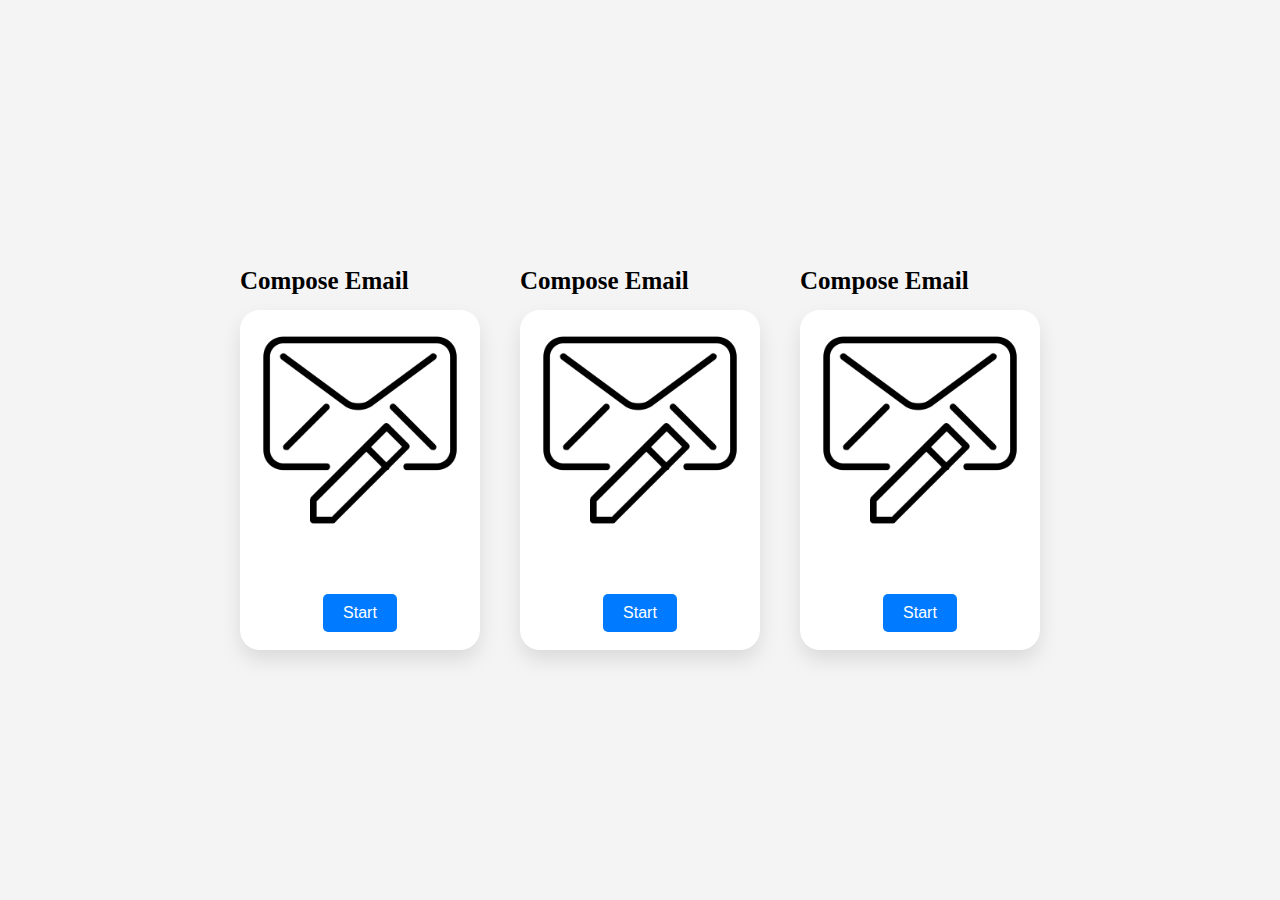
==== templates/index.html @ 8fb5f088 "Styling" ====
<!DOCTYPE html>
<html lang="en">
<head>
<meta charset="UTF-8">
<meta name="viewport" content="width=device-width, initial-scale=1.0">
<link rel="stylesheet" href="/static/style.css">
<title>Email Marketing Tool</title>
</head>
<body>
<div class="option1">
  <div class="row">
    <div class="h1-2">
      <h1 class="h1">Compose Email</h1>
    </div>
    <div class="h1-1">
      <h1 class="h2">Compose Email</h1>
    </div>
    <div class="h1-3">
      <h1 class="h3">Compose Email</h1>
    </div>
  </div>
  <div class="row">
    <div class="container">
      <img class="image" src="/static/compose-mail-2.png" alt="Image">
      <button class="button">Start</button>
    </div>
    <div class="container-2">
      <img class="image" src="/static/compose-mail-2.png" alt="Image">
      <button class="button">Start</button>
    </div>
    <div class="container-3">
      <img class="image" src="/static/compose-mail-2.png" alt="Image">
      <button class="button">Start</button>
    </div>
  </div>
</div>
</body>
</html>
---- static/style.css ----
body {
  font-family: Arial, sans-serif;
  margin: 0;
  padding: 0;
  display: flex;
  justify-content: center;
  align-items: center;
  min-height: 100vh;
  background-color: #f4f4f4;
}

.h1, .h2, .h3 {
  font-family: Georgia, serif;
  font-size: 25px;
  margin-bottom: 15px;
}

.row {
  display: grid;
  grid-template-columns: repeat(3, 1fr);
  grid-gap: 40px;
  align-items: start;
}

.container,
.container-2,
.container-3 {
  width: 200px;
  height: 300px;
  background-color: #fff;
  border-radius: 20px;
  box-shadow: 0 10px 20px rgba(0, 0, 0, 0.1);
  padding: 20px;
  text-align: center;
}

.image {
  max-width: 100%;
  height: auto;
  border-radius: 10px;
}

.button {
  margin-top: 60px;
  padding: 10px 20px;
  background-color: #007bff;
  color: #fff;
  border: none;
  border-radius: 5px;
  font-size: 16px;
  cursor: pointer;
  transition: background-color 0.3s ease;
}

.button:hover {
  background-color: #0056b3;
}
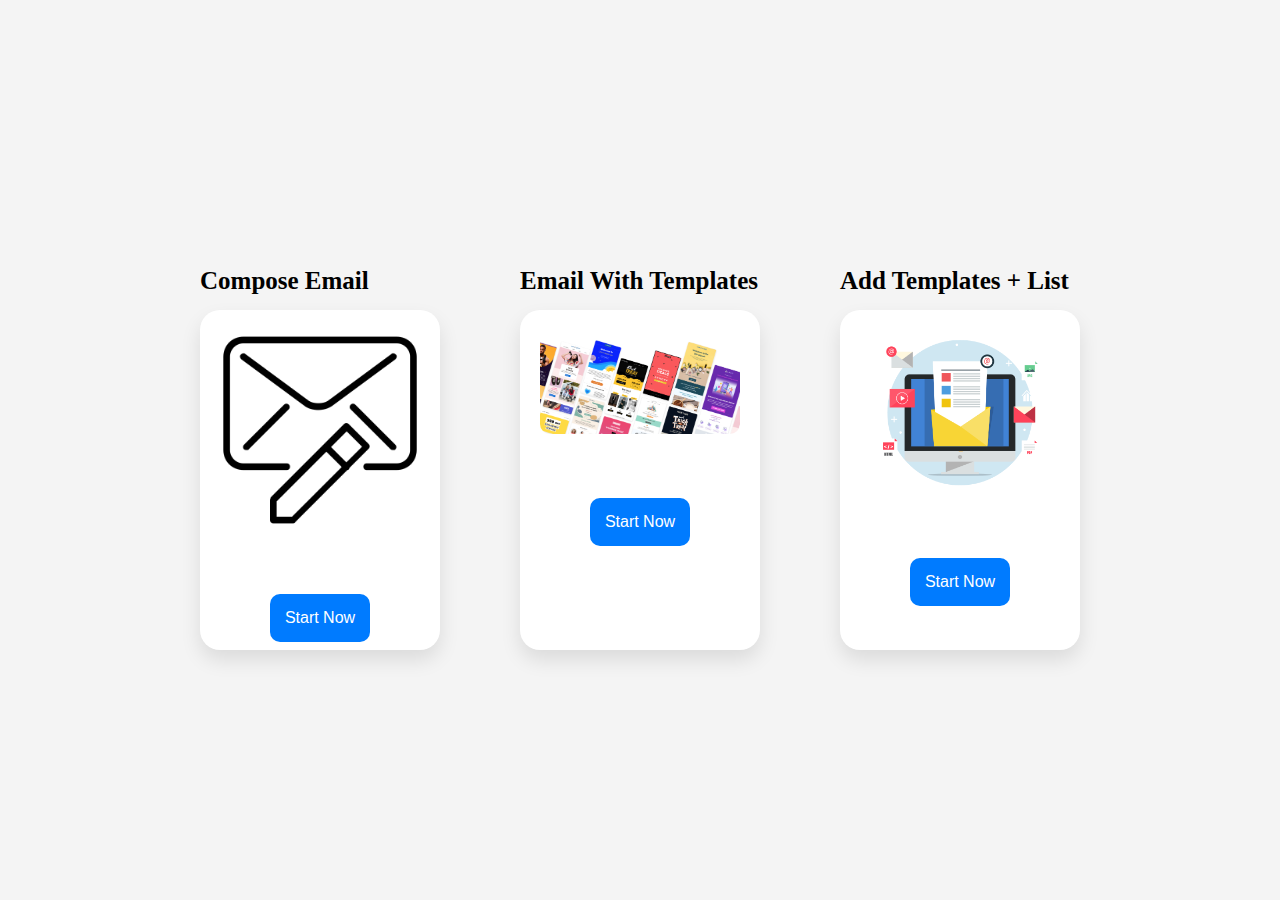
==== commit 693095d2: "Styling" ====
--- a/templates/index.html
+++ b/templates/index.html
@@ -13,24 +13,24 @@
       <h1 class="h1">Compose Email</h1>
     </div>
     <div class="h1-1">
-      <h1 class="h2">Compose Email</h1>
+      <h1 class="h2">Email With Templates</h1>
     </div>
     <div class="h1-3">
-      <h1 class="h3">Compose Email</h1>
+      <h1 class="h3">Add Templates + List</h1>
     </div>
   </div>
   <div class="row">
     <div class="container">
       <img class="image" src="/static/compose-mail-2.png" alt="Image">
-      <button class="button">Start</button>
+      <button class="button">Start Now</button>
     </div>
     <div class="container-2">
-      <img class="image" src="/static/compose-mail-2.png" alt="Image">
-      <button class="button">Start</button>
+      <img class="image" src="/static/templates.png" alt="Image">
+      <button class="button">Start Now</button>
     </div>
     <div class="container-3">
-      <img class="image" src="/static/compose-mail-2.png" alt="Image">
-      <button class="button">Start</button>
+      <img class="image" src="/static/list.png" alt="Image">
+      <button class="button">Start Now</button>
     </div>
   </div>
 </div>
--- a/static/style.css
+++ b/static/style.css
@@ -18,7 +18,7 @@
 .row {
   display: grid;
   grid-template-columns: repeat(3, 1fr);
-  grid-gap: 40px;
+  grid-gap: 80px;
   align-items: start;
 }
 
@@ -42,11 +42,11 @@
 
 .button {
   margin-top: 60px;
-  padding: 10px 20px;
+  padding: 15px 15px;
   background-color: #007bff;
   color: #fff;
   border: none;
-  border-radius: 5px;
+  border-radius: 10px;
   font-size: 16px;
   cursor: pointer;
   transition: background-color 0.3s ease;
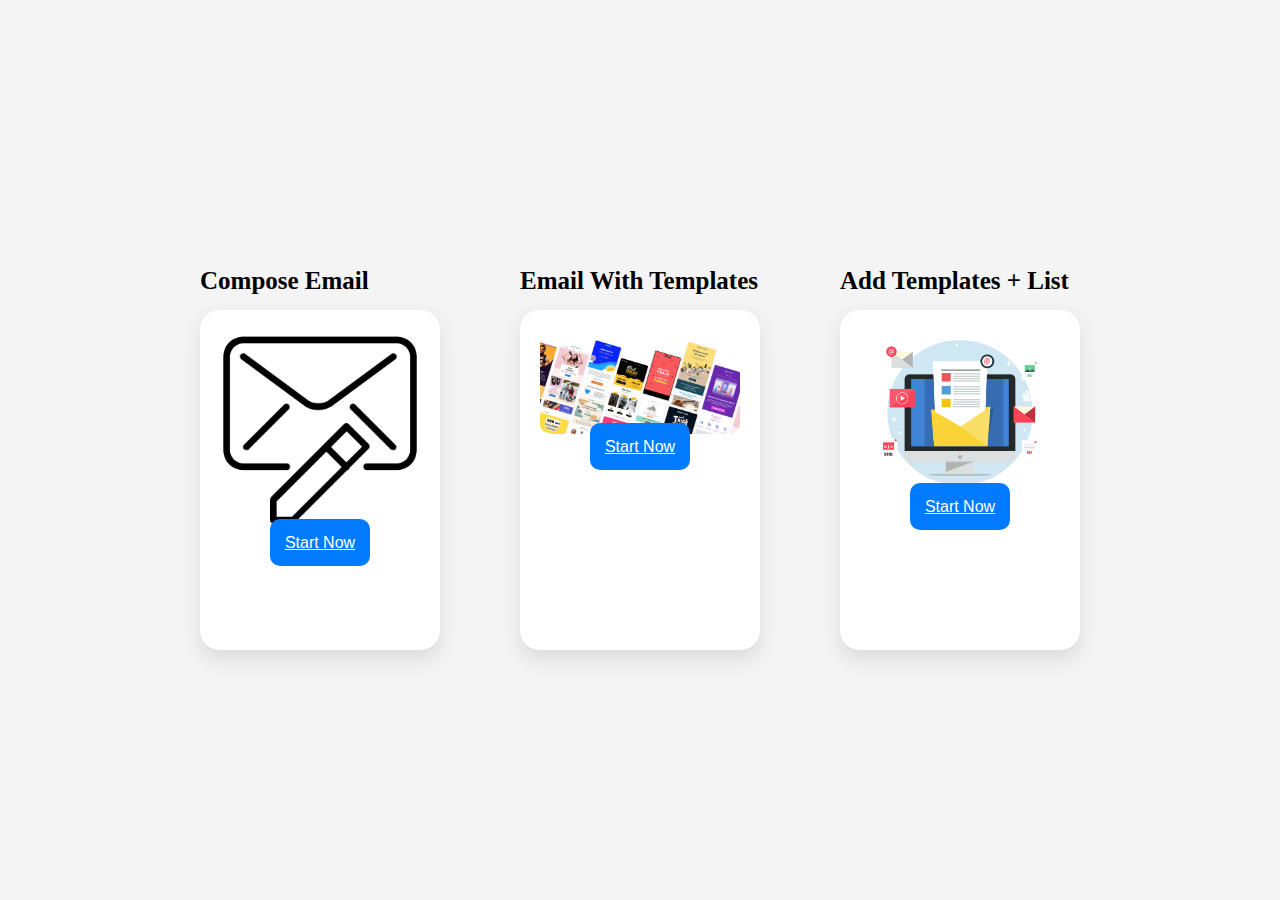
==== commit 61b98c4b: "Styling" ====
--- a/templates/index.html
+++ b/templates/index.html
@@ -22,17 +22,16 @@
   <div class="row">
     <div class="container">
       <img class="image" src="/static/compose-mail-2.png" alt="Image">
-      <button class="button">Start Now</button>
+      <a href="page1.html" class="button">Start Now</a>
     </div>
     <div class="container-2">
       <img class="image" src="/static/templates.png" alt="Image">
-      <button class="button">Start Now</button>
+      <a href="page2.html" class="button">Start Now</a>
     </div>
     <div class="container-3">
       <img class="image" src="/static/list.png" alt="Image">
-      <button class="button">Start Now</button>
+      <a href="page3.html" class="button">Start Now</a>
     </div>
   </div>
-</div>
 </body>
 </html>
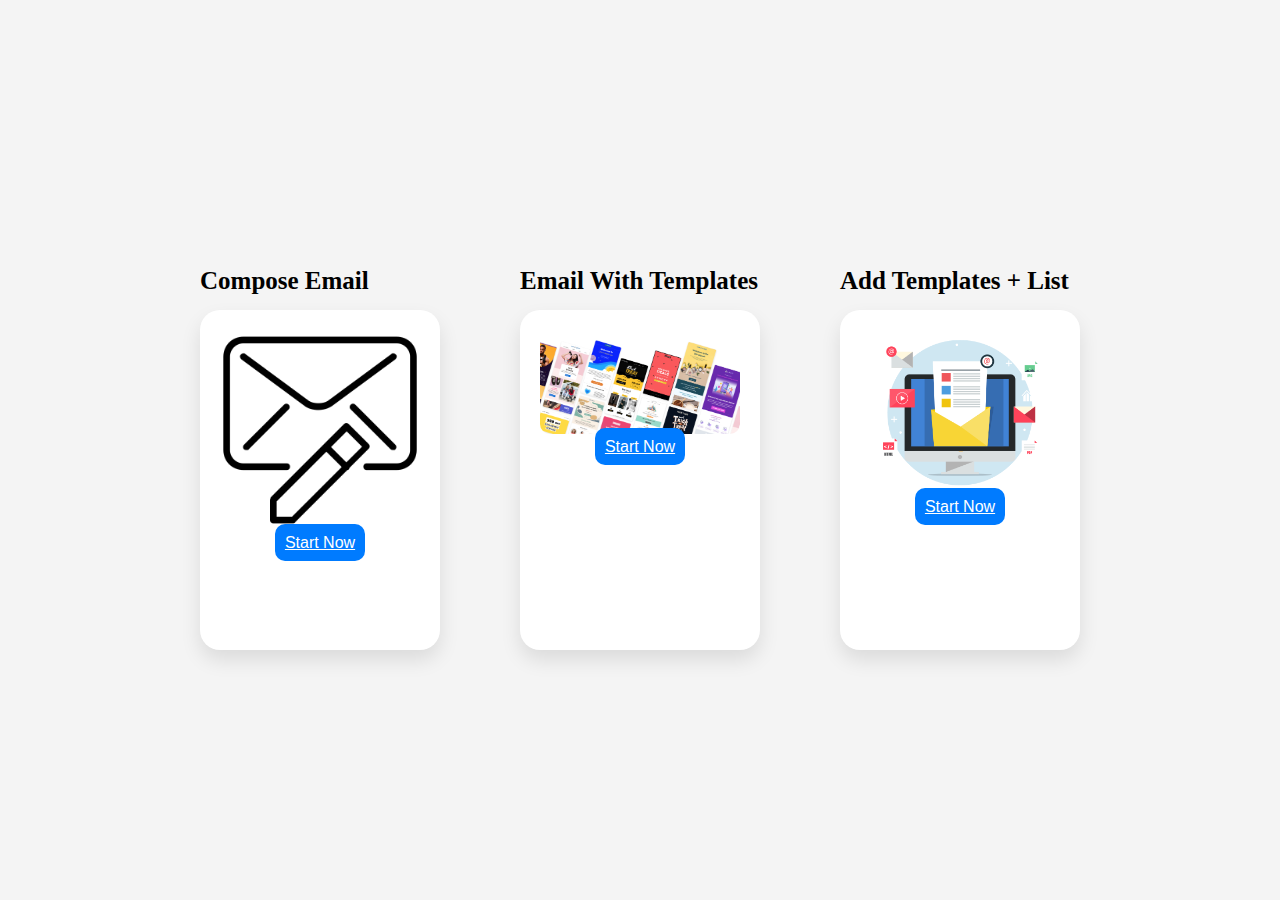
==== commit a91e6f82: "Styling" ====
--- a/templates/index.html
+++ b/templates/index.html
@@ -22,7 +22,7 @@
   <div class="row">
     <div class="container">
       <img class="image" src="/static/compose-mail-2.png" alt="Image">
-      <a href="page1.html" class="button">Start Now</a>
+      <a href="form.html" class="button">Start Now</a>
     </div>
     <div class="container-2">
       <img class="image" src="/static/templates.png" alt="Image">
--- a/static/style.css
+++ b/static/style.css
@@ -41,8 +41,8 @@
 }
 
 .button {
-  margin-top: 60px;
-  padding: 15px 15px;
+  margin-top: 80px;
+  padding: 10px 10px;
   background-color: #007bff;
   color: #fff;
   border: none;
